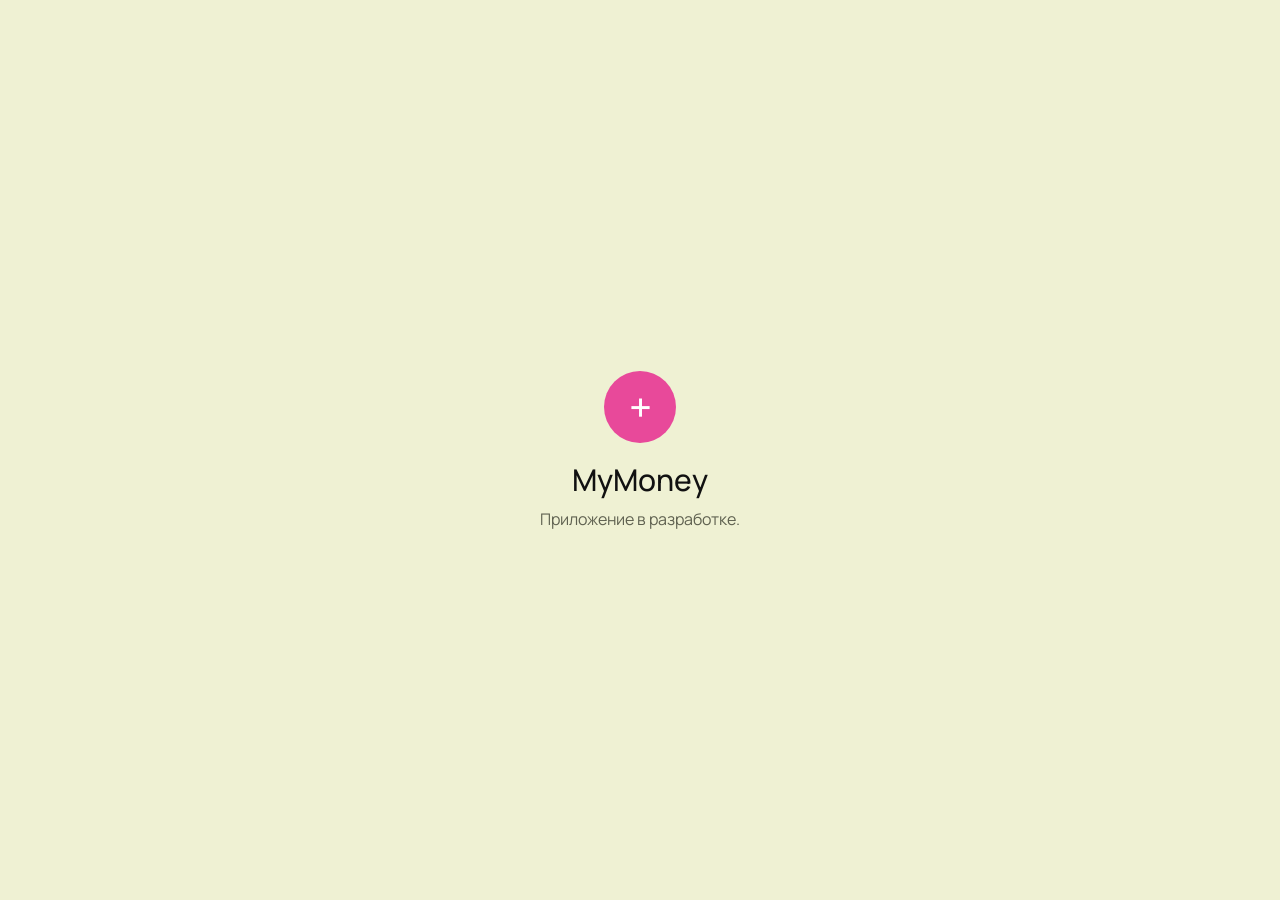
==== index.html @ 2424180e "Этапы 0 и 1: структура проекта, шрифт, ядро данных и тесты Деньги в копейках, даты, хранилище Indexe" ====
<!doctype html>
<html lang="ru">
<head>
<meta charset="utf-8">
<meta name="viewport" content="width=device-width, initial-scale=1, viewport-fit=cover">
<title>MyMoney</title>
<link rel="stylesheet" href="css/fonts.css">
<style>
  body { margin: 0; min-height: 100vh; display: grid; place-items: center; background: #EFF1D3; color: #111; font-family: 'Manrope', system-ui, sans-serif; }
  main { text-align: center; padding: 24px; }
  .logo { width: 72px; height: 72px; border-radius: 50%; background: #E8499A; color: #fff; display: inline-grid; place-items: center; font-size: 40px; font-weight: 500; }
  h1 { font-weight: 500; font-size: 30px; margin: 16px 0 8px; }
  p { color: #5F6150; margin: 0; }
</style>
</head>
<body>
<main>
  <div class="logo" aria-hidden="true">+</div>
  <h1>MyMoney</h1>
  <p>Приложение в разработке.</p>
</main>
</body>
</html>
---- css/fonts.css ----
/* Manrope (SIL Open Font License), хранится в проекте: работает без интернета и не отправляет запросы наружу. */
@font-face { font-family: 'Manrope'; font-style: normal; font-weight: 300 700; font-display: swap; src: url('../fonts/manrope-cyrillic.woff2') format('woff2'); unicode-range: U+0301, U+0400-045F, U+0490-0491, U+04B0-04B1, U+2116; }
@font-face { font-family: 'Manrope'; font-style: normal; font-weight: 300 700; font-display: swap; src: url('../fonts/manrope-latin.woff2') format('woff2'); unicode-range: U+0000-00FF, U+0131, U+0152-0153, U+02BB-02BC, U+02C6, U+02DA, U+02DC, U+0304, U+0308, U+0329, U+2000-206F, U+20AC, U+2122, U+2191, U+2193, U+2212, U+2215, U+FEFF, U+FFFD; }
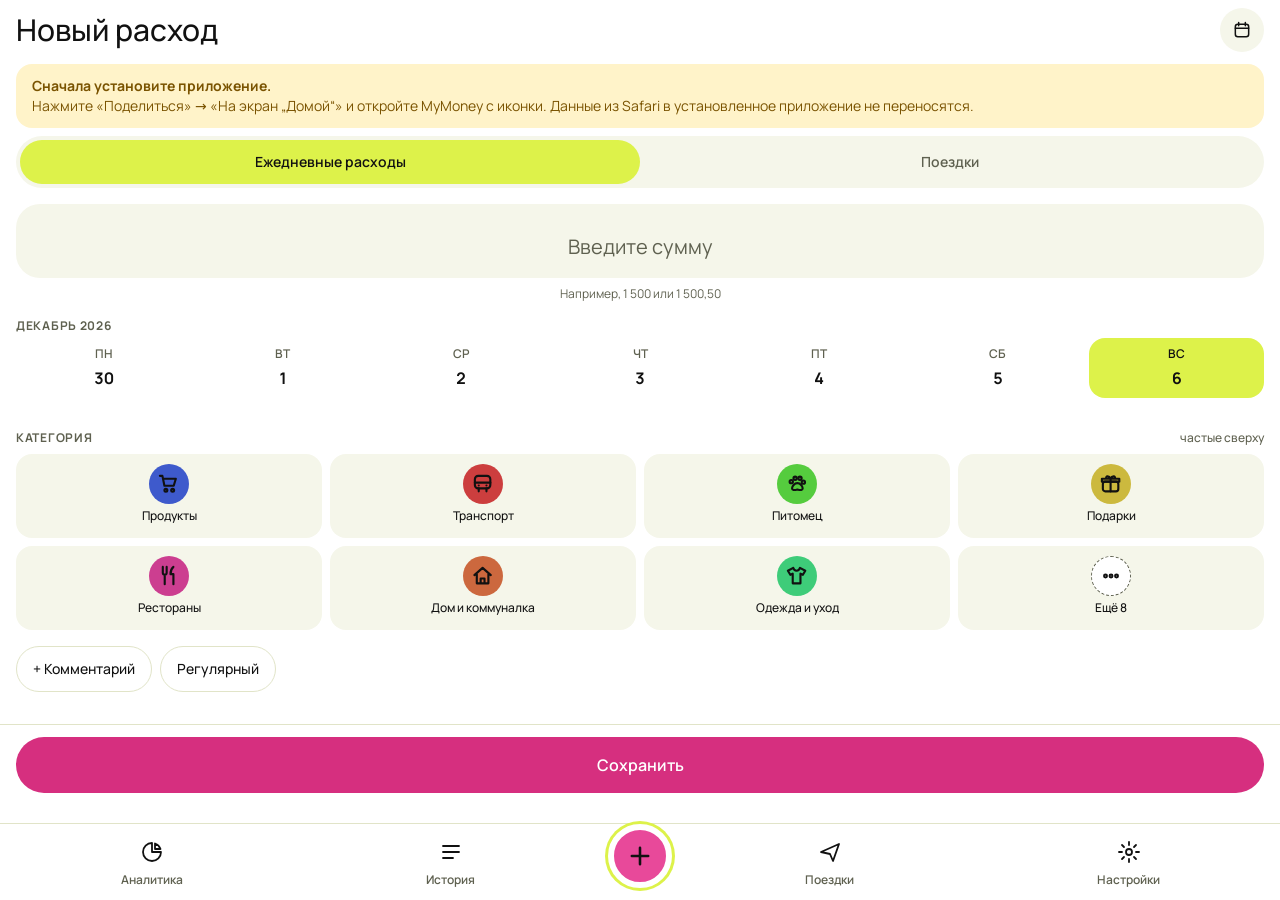
==== commit 82dd4c27: "Релиз: основной адрес открывает приложение (ветка release), проверки выпуска Co-Authored-By: Claude " ====
--- a/index.html
+++ b/index.html
@@ -3,21 +3,22 @@
 <head>
 <meta charset="utf-8">
 <meta name="viewport" content="width=device-width, initial-scale=1, viewport-fit=cover">
+<meta name="apple-mobile-web-app-capable" content="yes">
+<meta name="mobile-web-app-capable" content="yes">
+<meta name="apple-mobile-web-app-title" content="MyMoney">
+<meta name="apple-mobile-web-app-status-bar-style" content="default">
+<meta name="theme-color" content="#FFFFFF">
+<meta name="color-scheme" content="light dark">
 <title>MyMoney</title>
+<link rel="apple-touch-icon" href="icons/icon-180.png">
+<link rel="icon" href="icons/icon-180.png">
+<link rel="manifest" href="manifest.webmanifest">
+<script>try{var t=localStorage.getItem("mymoney.theme");if(t==="light"||t==="dark")document.documentElement.dataset.theme=t}catch(e){}</script>
 <link rel="stylesheet" href="css/fonts.css">
-<style>
-  body { margin: 0; min-height: 100vh; display: grid; place-items: center; background: #EFF1D3; color: #111; font-family: 'Manrope', system-ui, sans-serif; }
-  main { text-align: center; padding: 24px; }
-  .logo { width: 72px; height: 72px; border-radius: 50%; background: #E8499A; color: #fff; display: inline-grid; place-items: center; font-size: 40px; font-weight: 500; }
-  h1 { font-weight: 500; font-size: 30px; margin: 16px 0 8px; }
-  p { color: #5F6150; margin: 0; }
-</style>
+<link rel="stylesheet" href="css/app.css">
 </head>
 <body>
-<main>
-  <div class="logo" aria-hidden="true">+</div>
-  <h1>MyMoney</h1>
-  <p>Приложение в разработке.</p>
-</main>
+<div id="app"><div class="fatal"><p class="muted">Загрузка…</p></div></div>
+<script type="module" src="js/app.js"></script>
 </body>
 </html>
--- a/css/app.css
+++ b/css/app.css
@@ -0,0 +1,283 @@
+/* Оформление по макету: кремовый фон, лаймовые акценты, малиновая кнопка действия.
+   Тема: по умолчанию как в системе iPhone; в «Настройках» можно закрепить светлую или тёмную (атрибут data-theme на <html>). */
+:root {
+  --bg: #EFF1D3; --surface: #FFFFFF; --surface2: #F5F6EA; --ink: #111111; --muted: #5F6150; --line: #E1E4C8;
+  --lime: #DDF24A; --lime-soft: #EAF5A6; --on-lime: #111111;
+  --pink: #E8499A; --accent: #D62F7F; --accent-ink: #FFFFFF; --accent-soft: #F6F8D9;
+  --bad: #B3261E; --bad-soft: #FBE7E5; --soft-b: transparent;
+  --warn-soft: #FFF3C9; --warn: #7A5300;
+  --up: #B4510B; --down: #3F7D12; --barline: #85876A; --bar-soft: #EAF5A6;
+  --banner-bg: #EAF5A6; --banner-ink: #111111;
+  --hero-a: #F7C3DD; --hero-b: #F6CDB4; --hero-c: #DDF24A; --hero-ink: #111111; --hero-btn: #111111; --hero-btn-ink: #FFFFFF;
+  --cs: 58%; --cl: 52%; --on-cat: #111111;
+  --f-ui: 'Manrope', system-ui, -apple-system, 'Segoe UI', sans-serif;
+  --ease: cubic-bezier(0.22, 1, 0.36, 1);
+  --sat: env(safe-area-inset-top, 0px); --sab: env(safe-area-inset-bottom, 0px);
+  color-scheme: light;
+}
+/* Тёмная тема: одни и те же значения для выбора вручную и для системной темы */
+:root[data-theme="dark"] {
+  --bg: #131209; --surface: #181818; --surface2: #272727; --ink: #F2F2EA; --muted: #A9AA98; --line: #313131;
+  --accent: #FF70B8; --accent-ink: #111111; --accent-soft: #272727;
+  --bad: #FF8A80; --bad-soft: #272727; --soft-b: currentColor;
+  --warn-soft: #272727; --warn: #F2C46B;
+  --up: #F0A25F; --down: #A7E05A; --barline: #6E6F5E; --bar-soft: #3A4218;
+  --banner-bg: #2D3315; --banner-ink: #EAF5A6;
+  --hero-a: #4D2B40; --hero-b: #4A3A2C; --hero-c: #4A5420; --hero-ink: #F2F2EA; --hero-btn: #FF70B8; --hero-btn-ink: #111111;
+  --cs: 62%; --cl: 62%; color-scheme: dark;
+}
+@media (prefers-color-scheme: dark) { :root:not([data-theme="light"]) {
+  --bg: #131209; --surface: #181818; --surface2: #272727; --ink: #F2F2EA; --muted: #A9AA98; --line: #313131;
+  --accent: #FF70B8; --accent-ink: #111111; --accent-soft: #272727;
+  --bad: #FF8A80; --bad-soft: #272727; --soft-b: currentColor;
+  --warn-soft: #272727; --warn: #F2C46B;
+  --up: #F0A25F; --down: #A7E05A; --barline: #6E6F5E; --bar-soft: #3A4218;
+  --banner-bg: #2D3315; --banner-ink: #EAF5A6;
+  --hero-a: #4D2B40; --hero-b: #4A3A2C; --hero-c: #4A5420; --hero-ink: #F2F2EA; --hero-btn: #FF70B8; --hero-btn-ink: #111111;
+  --cs: 62%; --cl: 62%; color-scheme: dark; } }
+
+* { box-sizing: border-box; -webkit-tap-highlight-color: transparent; }
+html, body { margin: 0; height: 100%; background: var(--surface); }
+body { color: var(--ink); font-family: var(--f-ui); font-size: 14px; line-height: 20px; overscroll-behavior: none; -webkit-text-size-adjust: 100%; }
+button, input, select { font: inherit; color: inherit; }
+button { cursor: pointer; }
+button:focus-visible, .inp:focus-visible { outline: 2px solid var(--ink); outline-offset: 2px; }
+.num { font-variant-numeric: tabular-nums; }
+/* Суммы и проценты: цифры одной ширины, столбцы ровные */
+.total, .big, .a, .am, .pc, .stat b, .kv dd, .tbl td, .day, .delta, .mcol b { font-variant-numeric: tabular-nums; }
+.muted { color: var(--muted); }
+.small { font-size: 12px; line-height: 16px; }
+
+/* каркас: отступ под строку состояния, прокручиваемая область, нижняя панель */
+#app { display: flex; flex-direction: column; height: 100vh; height: 100dvh; background: var(--surface); padding-top: var(--sat); }
+#app.kb .tabs { display: none; }
+.body { flex: 1; overflow-y: auto; overflow-x: hidden; position: relative; scrollbar-width: none; -webkit-overflow-scrolling: touch; overscroll-behavior: contain; }
+.body::-webkit-scrollbar { display: none; }
+.pad { padding: 4px 16px 32px; }
+
+.tabs { flex: none; display: grid; grid-template-columns: 1fr 1fr 80px 1fr 1fr; align-items: end; border-top: 1px solid var(--line); padding: 8px 2px calc(12px + var(--sab)); background: var(--surface); position: relative; }
+.tabs button { border: 0; background: transparent; color: var(--muted); display: flex; flex-direction: column; align-items: center; width: 100%; padding: 0; }
+.tabs .ic { width: 40px; height: 40px; border-radius: 50%; display: grid; place-items: center; color: var(--ink); transition: background-color .3s var(--ease); }
+.tabs .tl { font-size: 12px; line-height: 16px; font-weight: 600; }
+.tabs button[aria-current="page"] { color: var(--ink); }
+.tabs button[aria-current="page"] .ic { background: var(--lime); color: var(--on-lime); }
+.tabs svg { width: 24px; height: 24px; stroke: currentColor; fill: none; stroke-width: 1.8; stroke-linecap: round; stroke-linejoin: round; }
+.tabs .fab { width: 64px; height: 64px; margin: -40px auto 0; border-radius: 50%; background: var(--pink); color: #fff; border: 6px solid var(--surface); box-shadow: 0 0 0 1px var(--line); display: grid; place-items: center; transition: transform .5s var(--ease); }
+.tabs .fab svg { width: 28px; height: 28px; stroke-width: 2.2; }
+.tabs .fab:active { transform: scale(.96); }
+.tabs .fab[aria-current="page"] { box-shadow: 0 0 0 3px var(--lime); }
+
+.hdr { display: flex; align-items: center; gap: 8px; padding: 8px 16px; }
+.hdr h1 { margin: 0; flex: 1; font-size: 30px; line-height: 36px; font-weight: 500; text-wrap: balance; }
+.hdr .ib { border: 0; background: var(--surface2); width: 44px; height: 44px; border-radius: 50%; display: grid; place-items: center; flex: none; position: relative; cursor: pointer; }
+.hdr .ib svg { width: 20px; height: 20px; stroke: currentColor; fill: none; stroke-width: 1.8; stroke-linecap: round; stroke-linejoin: round; }
+.dpick { position: absolute; inset: 0; width: 100%; height: 100%; opacity: 0; cursor: pointer; }
+
+.btn { border: 0; border-radius: 999px; padding: 12px 16px; font-weight: 600; font-size: 14px; line-height: 20px; background: var(--surface2); color: var(--ink); transition: transform .3s var(--ease); }
+.btn:active, .tile:active, .chip:active { transform: scale(.98); }
+.btn.primary { background: var(--accent); color: var(--accent-ink); }
+.btn.big { width: 100%; padding: 16px; font-size: 16px; line-height: 24px; }
+.btn[disabled] { opacity: .45; }
+.card { background: var(--surface2); border-radius: 24px; padding: 16px; }
+.row { display: flex; align-items: center; gap: 12px; }
+
+.lbl { font-size: 12px; line-height: 16px; letter-spacing: .06em; text-transform: uppercase; color: var(--muted); font-weight: 700; margin: 24px 0 8px; display: flex; justify-content: space-between; align-items: center; }
+.lbl .opt { text-transform: none; letter-spacing: 0; font-weight: 500; }
+.inp { width: 100%; border: 1.5px solid var(--line); background: var(--surface); border-radius: 16px; padding: 12px 16px; font-size: 16px; line-height: 24px; outline: none; }
+.inp:focus { border-color: var(--ink); box-shadow: 0 0 0 3px var(--lime); }
+.inp.amt { font-size: 36px; line-height: 40px; font-weight: 600; padding: 16px; text-align: center; background: var(--surface2); border-color: transparent; border-radius: 24px; letter-spacing: -0.01em; margin-top: 8px; }
+.inp.amt::placeholder { font-size: 20px; line-height: 28px; font-weight: 400; color: var(--muted); letter-spacing: 0; }
+.err { background: var(--bad-soft); color: var(--bad); border: 1px solid var(--soft-b); border-radius: 16px; padding: 12px 16px; margin-top: 8px; }
+.hint { text-align: center; margin-top: 8px; color: var(--muted); font-size: 12px; line-height: 16px; }
+
+.tiles { display: grid; grid-template-columns: repeat(4, 1fr); gap: 8px; }
+.tile { border: 2px solid transparent; background: var(--surface2); border-radius: 16px; padding: 8px 0; display: flex; flex-direction: column; align-items: center; justify-content: flex-start; gap: 4px; font-size: 12px; line-height: 16px; font-weight: 500; text-align: center; min-width: 0; min-height: 84px; transition: transform .3s var(--ease); }
+.tile .nm { display: -webkit-box; -webkit-line-clamp: 2; -webkit-box-orient: vertical; overflow: hidden; overflow-wrap: anywhere; padding: 0 2px; }
+.tile[aria-pressed="true"] { border-color: var(--ink); background: var(--surface); }
+.dot { width: 40px; height: 40px; border-radius: 50%; display: grid; place-items: center; color: var(--on-cat); flex: none; }
+.dot svg { width: 58%; height: 58%; stroke: var(--on-cat); fill: none; stroke-width: 2.2; stroke-linecap: round; stroke-linejoin: round; }
+.tile.more .dot { background: var(--surface); border: 1.5px dashed var(--muted); }
+.tile.more .dot svg { stroke: var(--ink); }
+
+.chips { display: flex; gap: 8px; flex-wrap: wrap; }
+.chip { border: 1.5px solid var(--line); background: var(--surface); border-radius: 999px; padding: 12px 16px; font-size: 14px; line-height: 20px; font-weight: 500; transition: transform .3s var(--ease); min-height: 44px; }
+.chip[aria-pressed="true"] { background: var(--lime); color: var(--on-lime); border-color: var(--ink); font-weight: 600; }
+
+.wk { display: grid; grid-template-columns: repeat(7, 1fr); gap: 4px; padding: 4px 0 8px; }
+.wk button { border: 0; background: transparent; border-radius: 16px; padding: 8px 0; display: flex; flex-direction: column; align-items: center; gap: 4px; color: var(--muted); font-size: 12px; line-height: 16px; font-weight: 600; text-transform: uppercase; min-height: 56px; }
+.wk button b { font-size: 16px; line-height: 24px; color: var(--ink); }
+.wk button[aria-pressed="true"] { background: var(--lime); color: var(--on-lime); }
+.wk button[aria-pressed="true"] b { color: var(--on-lime); }
+.dateline { color: var(--muted); font-size: 12px; line-height: 16px; margin: 0 0 4px; }
+
+.savebar { position: sticky; bottom: 0; z-index: 2; padding: 12px 16px 16px; background: var(--surface); border-top: 1px solid var(--line); }
+.toast { position: fixed; left: 16px; right: 16px; bottom: calc(176px + var(--sab)); display: flex; align-items: center; gap: 12px; background: var(--ink); color: var(--surface); border-radius: 16px; padding: 12px 16px; font-weight: 500; z-index: 9; opacity: 0; transform: translateY(8px); transition: opacity .3s var(--ease), transform .5s var(--ease); pointer-events: none; }
+.toast.show { opacity: 1; transform: none; }
+.toast.act { pointer-events: auto; }
+.toast button { margin-left: auto; border: 0; border-radius: 999px; background: var(--lime); color: #111; padding: 8px 16px; font-weight: 700; flex: none; min-height: 44px; }
+#app.kb .toast { bottom: 96px; }
+
+.empty { text-align: center; padding: 32px 8px 8px; }
+.empty h2 { margin: 16px 0 8px; font-size: 24px; line-height: 32px; font-weight: 600; text-wrap: balance; }
+.empty p { margin: 0 0 24px; color: var(--muted); text-wrap: pretty; }
+.kv { display: grid; grid-template-columns: auto 1fr; gap: 4px 16px; margin: 0; }
+.kv dt { color: var(--muted); }
+.kv dd { margin: 0; text-align: right; font-weight: 700; overflow-wrap: anywhere; }
+.fatal { padding: 32px 16px; }
+.fatal h2 { font-size: 24px; line-height: 32px; font-weight: 600; margin: 0 0 8px; }
+
+@media (prefers-reduced-motion: reduce) { .btn, .tile, .chip, .tabs .fab, .tabs .ic, .toast { transition: none; } }
+
+/* ---- этап 4: полоса дней с прокруткой, история, карточки ---- */
+.wkm { margin: 16px 0 0; font-size: 12px; line-height: 16px; font-weight: 700; letter-spacing: .06em; text-transform: uppercase; color: var(--muted); }
+.wk { display: grid; grid-auto-flow: column; grid-auto-columns: calc((100% - 24px) / 7); grid-template-columns: none; overflow-x: auto; scroll-snap-type: x mandatory; scrollbar-width: none; position: relative; overscroll-behavior-x: contain; margin: 0 -4px; padding: 4px 4px 8px; scroll-padding: 0 4px; }
+.wk::-webkit-scrollbar { display: none; }
+.wk button:nth-child(7n+1) { scroll-snap-align: start; }
+.wk button[data-today]:not([aria-pressed="true"]) b::after { content: ""; display: block; width: 4px; height: 4px; border-radius: 50%; background: var(--accent); margin: 2px auto -6px; }
+.chip.dashed { border-style: dashed; color: var(--accent); background: transparent; }
+.hdr h1.sub { font-size: 24px; line-height: 32px; font-weight: 600; }
+.hdr .ib.on { background: var(--lime); color: var(--on-lime); }
+.notice { background: var(--warn-soft); color: var(--warn); border-radius: 16px; padding: 12px 16px; margin-bottom: 8px; }
+.mstrip { display: flex; gap: 8px; overflow-x: auto; padding: 4px 16px 12px; scrollbar-width: none; }
+.mstrip::-webkit-scrollbar { display: none; }
+.mchip { flex: none; width: 56px; border: 0; background: transparent; border-radius: 20px; padding: 8px 0; display: flex; flex-direction: column; align-items: center; gap: 4px; color: var(--muted); font-size: 12px; line-height: 16px; font-weight: 600; transition: background-color .3s var(--ease); min-height: 44px; }
+.mchip b { font-size: 16px; line-height: 24px; color: var(--ink); font-weight: 600; }
+.mchip[aria-current="true"] { background: var(--lime); color: var(--on-lime); }
+.mchip[aria-current="true"] b { color: var(--on-lime); }
+.total { font-weight: 600; font-size: 30px; line-height: 36px; letter-spacing: -0.02em; }
+.day { display: flex; justify-content: space-between; margin: 16px 0 0; font-size: 12px; line-height: 16px; color: var(--muted); font-weight: 700; }
+.rec { display: flex; gap: 12px; align-items: center; padding: 12px 0; border: 0; border-bottom: 1px solid var(--line); background: transparent; width: 100%; text-align: left; }
+.rec .sp { flex: 1; min-width: 0; }
+.rec .t { font-weight: 600; }
+.rec .n { color: var(--muted); overflow-wrap: anywhere; }
+.rec .a { font-weight: 700; white-space: nowrap; }
+.badge { font-size: 12px; line-height: 16px; font-weight: 700; color: var(--on-lime); background: var(--lime); border-radius: 999px; padding: 0 8px; margin-left: 8px; vertical-align: 1px; }
+.banner { display: flex; gap: 12px; align-items: center; background: var(--banner-bg); color: var(--banner-ink); border-radius: 16px; padding: 12px 16px; font-weight: 500; margin-bottom: 8px; }
+.ibtn { border: 0; background: transparent; color: var(--muted); padding: 8px; font-size: 14px; line-height: 20px; font-weight: 600; min-height: 44px; min-width: 44px; }
+.banner .ibtn { color: var(--banner-ink); }
+.btn.danger { background: var(--bad-soft); color: var(--bad); border: 1px solid var(--soft-b); }
+.heroc { border-radius: 32px; padding: 32px 16px 24px; margin-top: 16px; color: var(--hero-ink); background: linear-gradient(160deg, var(--hero-a) 0%, var(--hero-b) 45%, var(--hero-c) 100%); text-align: center; }
+.heroc h2 { margin: 16px 0 8px; font-size: 30px; line-height: 36px; font-weight: 500; text-wrap: balance; }
+.heroc p { margin: 0 0 24px; text-wrap: pretty; }
+.heroc .btn.primary { background: var(--hero-btn); color: var(--hero-btn-ink); }
+.tog { width: 48px; height: 28px; border-radius: 999px; border: 1.5px solid var(--ink); background: var(--surface); position: relative; flex: none; }
+.tog::before { content: ""; position: absolute; inset: -8px; }
+.tog::after { content: ""; position: absolute; top: 3px; left: 3px; width: 18px; height: 18px; border-radius: 50%; background: var(--ink); transition: transform .5s var(--ease); }
+.tog.on { background: var(--lime); }
+.tog.on::after { transform: translateX(20px); background: var(--on-lime); }
+select.inp { appearance: none; background-image: linear-gradient(45deg, transparent 50%, var(--muted) 50%), linear-gradient(135deg, var(--muted) 50%, transparent 50%); background-position: calc(100% - 20px) 55%, calc(100% - 15px) 55%; background-size: 5px 5px; background-repeat: no-repeat; padding-right: 40px; }
+select.inp[disabled] { background-color: var(--surface2); color: var(--muted); }
+.sheet { position: fixed; inset: 0; background: rgba(17,17,17,.5); display: flex; align-items: flex-end; z-index: 20; }
+.sheetbox { background: var(--surface); width: 100%; border-radius: 32px 32px 0 0; padding: 24px 16px calc(16px + var(--sab)); max-height: 92%; overflow-y: auto; }
+.sheetbox h3 { margin: 0 0 12px; font-size: 20px; line-height: 28px; font-weight: 600; }
+.sheetbtns { display: grid; gap: 8px; margin-top: 16px; }
+.diff { display: grid; gap: 8px; }
+.diff .d { display: grid; gap: 4px; padding: 12px 16px; background: var(--surface2); border-radius: 16px; }
+.diff s { color: var(--muted); }
+.toast { z-index: 30; }
+@media (prefers-reduced-motion: reduce) { .mchip { transition: none; } .wk { scroll-behavior: auto; } }
+
+/* ---- настройки, категории ---- */
+.setrow { display: flex; align-items: center; gap: 12px; width: 100%; padding: 16px 0; border: 0; border-bottom: 1px solid var(--line); background: transparent; text-align: left; font-size: 16px; line-height: 24px; font-weight: 500; min-height: 56px; }
+.setrow .sp { flex: 1; }
+.setrow .ch svg { width: 20px; height: 20px; stroke: var(--muted); fill: none; stroke-width: 2; stroke-linecap: round; stroke-linejoin: round; display: block; }
+.tree .cat { display: flex; gap: 4px; align-items: center; padding: 4px 0; border-bottom: 1px solid var(--line); }
+.catname, .subname { flex: 1; min-width: 0; border: 0; background: transparent; text-align: left; display: flex; align-items: center; gap: 12px; padding: 8px 0; min-height: 44px; }
+.catname .dot { width: 32px; height: 32px; }
+.catname .sp { flex: 1; min-width: 0; overflow-wrap: anywhere; }
+.tree .subs { padding: 0 0 8px 44px; border-bottom: 1px solid var(--line); }
+.tree .sub { display: flex; align-items: center; gap: 4px; color: var(--muted); }
+.subname { color: var(--muted); padding: 4px 0; }
+.subadd { border: 0; background: transparent; color: var(--accent); font-weight: 600; padding: 8px 0; min-height: 44px; }
+.arrows { display: flex; flex: none; }
+.arrows .ibtn { padding: 0; display: grid; place-items: center; }
+.arrows .ibtn[disabled] { opacity: .25; }
+.arrows svg { width: 20px; height: 20px; stroke: var(--ink); fill: none; stroke-width: 2; stroke-linecap: round; stroke-linejoin: round; }
+.pal { display: grid; grid-template-columns: repeat(6, 1fr); gap: 12px; }
+.pal button { aspect-ratio: 1; border-radius: 50%; border: 3px solid transparent; padding: 0; min-width: 44px; min-height: 44px; }
+.pal button[aria-pressed="true"] { border-color: var(--ink); box-shadow: inset 0 0 0 3px var(--surface); }
+.icons { display: grid; grid-template-columns: repeat(6, 1fr); gap: 8px; }
+.icb { aspect-ratio: 1; border: 2px solid transparent; background: var(--surface2); border-radius: 16px; display: grid; place-items: center; padding: 0; min-height: 44px; }
+.icb svg { width: 26px; height: 26px; stroke: var(--ink); fill: none; stroke-width: 2; stroke-linecap: round; stroke-linejoin: round; }
+.icb[aria-pressed="true"] { background: var(--lime); border-color: var(--ink); }
+.icb[aria-pressed="true"] svg { stroke: var(--on-lime); }
+.imp { padding: 12px 0; border-bottom: 1px solid var(--line); display: grid; gap: 8px; }
+.btn[disabled] { opacity: .45; }
+
+/* ---- аналитика ---- */
+.up { color: var(--up); } .down { color: var(--down); }
+.dstrip { display: flex; gap: 8px; overflow-x: auto; padding: 4px 16px 12px; scrollbar-width: none; }
+.dstrip::-webkit-scrollbar { display: none; }
+.dchip { flex: none; border: 1.5px solid transparent; background: var(--surface2); color: var(--muted); border-radius: 999px; padding: 12px 16px; font-weight: 600; white-space: nowrap; transition: background-color .3s var(--ease); min-height: 44px; }
+.dchip[aria-current="true"] { background: var(--lime); color: var(--on-lime); border-color: var(--ink); }
+.hero { text-align: center; padding: 8px 0 0; }
+.hero .big { font-size: 48px; line-height: 48px; font-weight: 600; letter-spacing: -0.03em; }
+.hero .cur { font-size: 20px; line-height: 28px; color: var(--muted); font-weight: 500; margin-left: 4px; letter-spacing: 0; }
+.dl { font-size: 12px; line-height: 16px; font-weight: 600; margin-top: 8px; }
+.donutbox { position: relative; width: 224px; margin: 16px auto 8px; }
+.donut { width: 100%; display: block; }
+.donutc { position: absolute; inset: 0; display: grid; place-content: center; text-align: center; }
+.donutc .total { font-size: 24px; line-height: 32px; }
+.dot.sm { width: 12px; height: 12px; }
+.dot.sm svg { display: none; }
+.legrow { display: flex; align-items: center; gap: 12px; padding: 12px 0; border: 0; border-bottom: 1px solid var(--line); background: transparent; width: 100%; text-align: left; min-height: 44px; }
+.legrow .nm { flex: 1; min-width: 0; font-weight: 500; overflow-wrap: anywhere; }
+.legrow .pc { color: var(--muted); width: 52px; text-align: right; }
+.legrow .am { width: 104px; text-align: right; font-weight: 700; }
+.delta { font-size: 12px; line-height: 16px; font-weight: 600; display: block; }
+.mscroll { display: flex; gap: 8px; overflow-x: auto; padding: 8px 0; scrollbar-width: none; margin: 16px -16px 0; padding-inline: 16px; }
+.mscroll::-webkit-scrollbar { display: none; }
+.mcol { flex: none; width: 56px; border: 0; background: transparent; padding: 0; display: flex; flex-direction: column; align-items: center; gap: 8px; font-size: 12px; line-height: 16px; }
+.mcol b { font-weight: 700; }
+.mcol .ml { font-weight: 600; color: var(--muted); }
+.mcol .ms { color: var(--muted); font-weight: 500; min-height: 16px; }
+.mbar { height: 144px; width: 100%; display: flex; align-items: flex-end; }
+.mbar i { display: block; width: 100%; border-radius: 12px 12px 4px 4px; background-color: var(--bar-soft); min-height: 4px; box-shadow: inset 0 0 0 1.5px var(--barline); }
+.mcol[aria-pressed="true"] .mbar i { background-color: var(--lime); box-shadow: inset 0 0 0 2px var(--ink); }
+.mcol[aria-pressed="true"] .ml { color: var(--ink); }
+.grid2 { display: grid; grid-template-columns: 1fr 1fr; gap: 8px; }
+.stat { background: var(--surface2); border-radius: 24px; padding: 16px; }
+.stat b { display: block; font-weight: 700; font-size: 20px; line-height: 28px; margin-top: 4px; }
+.tbl { width: 100%; border-collapse: collapse; }
+.tbl th { text-align: right; font-size: 12px; line-height: 16px; letter-spacing: .05em; text-transform: uppercase; color: var(--muted); font-weight: 700; padding: 8px 0; }
+.tbl th:first-child, .tbl td:first-child { text-align: left; }
+.tbl td { padding: 8px 0 8px 4px; border-top: 1px solid var(--line); text-align: right; }
+.bar { height: 8px; border-radius: 4px; background: var(--surface2); overflow: hidden; }
+.bar i { display: block; height: 100%; border-radius: 4px; }
+.filebtn { cursor: pointer; }
+.updatebar { flex: none; display: flex; gap: 12px; align-items: center; background: var(--lime); color: #111; padding: 8px 16px; font-weight: 600; }
+.updatebar .btn { background: #111; color: #fff; min-height: 44px; }
+
+/* Ввод текста: пока в поле мигает курсор, нижняя панель и «Сохранить» скрыты */
+#app.typing .tabs, #app.typing .savebar { display: none; }
+#app.typing .toast { bottom: 96px; }
+.seg { display: flex; background: var(--surface2); border-radius: 999px; padding: 4px; margin: 4px 0 8px; }
+.seg button { flex: 1; border: 0; background: transparent; padding: 12px 8px; border-radius: 999px; font-weight: 600; color: var(--muted); font-size: 14px; line-height: 20px; min-height: 44px; transition: background-color .3s var(--ease); }
+.seg button[aria-pressed="true"] { background: var(--lime); color: var(--on-lime); }
+
+/* ---- поездки (v2) ---- */
+.tripcard { display: block; width: 100%; text-align: left; border: 0; margin-top: 12px; color: var(--ink); }
+.stack { display: flex; height: 12px; border-radius: 6px; overflow: hidden; gap: 1px; }
+.stack i { display: block; height: 100%; }
+.lbl .chips .chip { padding: 8px 16px; min-height: 44px; text-transform: none; letter-spacing: 0; }
+.hdr .btn { min-height: 44px; padding: 12px 16px; }
+.chip { min-width: 44px; }
+
+/* v1.1: «Регулярные», «Темп месяца», «Обсуждение AI» */
+.mini { display: flex; align-items: flex-end; gap: 2px; width: 48px; height: 24px; flex: none; }
+.mini i { flex: 1; background: var(--bar-soft); box-shadow: inset 0 0 0 1px var(--barline); border-radius: 2px; min-height: 2px; }
+.mini i.sel { background: var(--lime); box-shadow: inset 0 0 0 1.5px var(--ink); }
+.legrow[aria-expanded="true"] { border-bottom-color: transparent; }
+.subs { padding: 0 0 8px 28px; border-bottom: 1px solid var(--line); }
+.subrow { display: flex; align-items: baseline; gap: 4px; padding: 4px 0; }
+.subrow .nm { flex: 1; min-width: 0; overflow-wrap: anywhere; }
+.pace { display: block; width: 100%; height: auto; margin-top: 16px; overflow: visible; }
+.pace .grid { stroke: var(--line); stroke-width: 1; }
+.pace .lprev { fill: none; stroke: var(--muted); stroke-width: 2; stroke-dasharray: 4 4; stroke-linecap: round; stroke-linejoin: round; }
+.pace .lcur { fill: none; stroke: var(--ink); stroke-width: 3; stroke-linecap: round; stroke-linejoin: round; }
+.pace .dotcur { fill: var(--lime); stroke: var(--ink); stroke-width: 2; }
+.pace .ax { fill: var(--muted); font-size: 11px; font-weight: 600; }
+.legend { display: flex; gap: 16px; justify-content: center; margin-top: 8px; font-size: 12px; line-height: 16px; font-weight: 600; color: var(--muted); }
+.legend .sw { display: inline-block; width: 16px; height: 0; border-top: 3px solid var(--ink); vertical-align: middle; margin-right: 6px; }
+.legend .sw.prev { border-top: 2px dashed var(--muted); }
+.preview { margin: 0; max-height: 320px; overflow: auto; background: var(--surface2); border-radius: 16px; padding: 12px; font: 12px/16px ui-monospace, Menlo, monospace; white-space: pre-wrap; overflow-wrap: anywhere; user-select: text; -webkit-user-select: text; }
